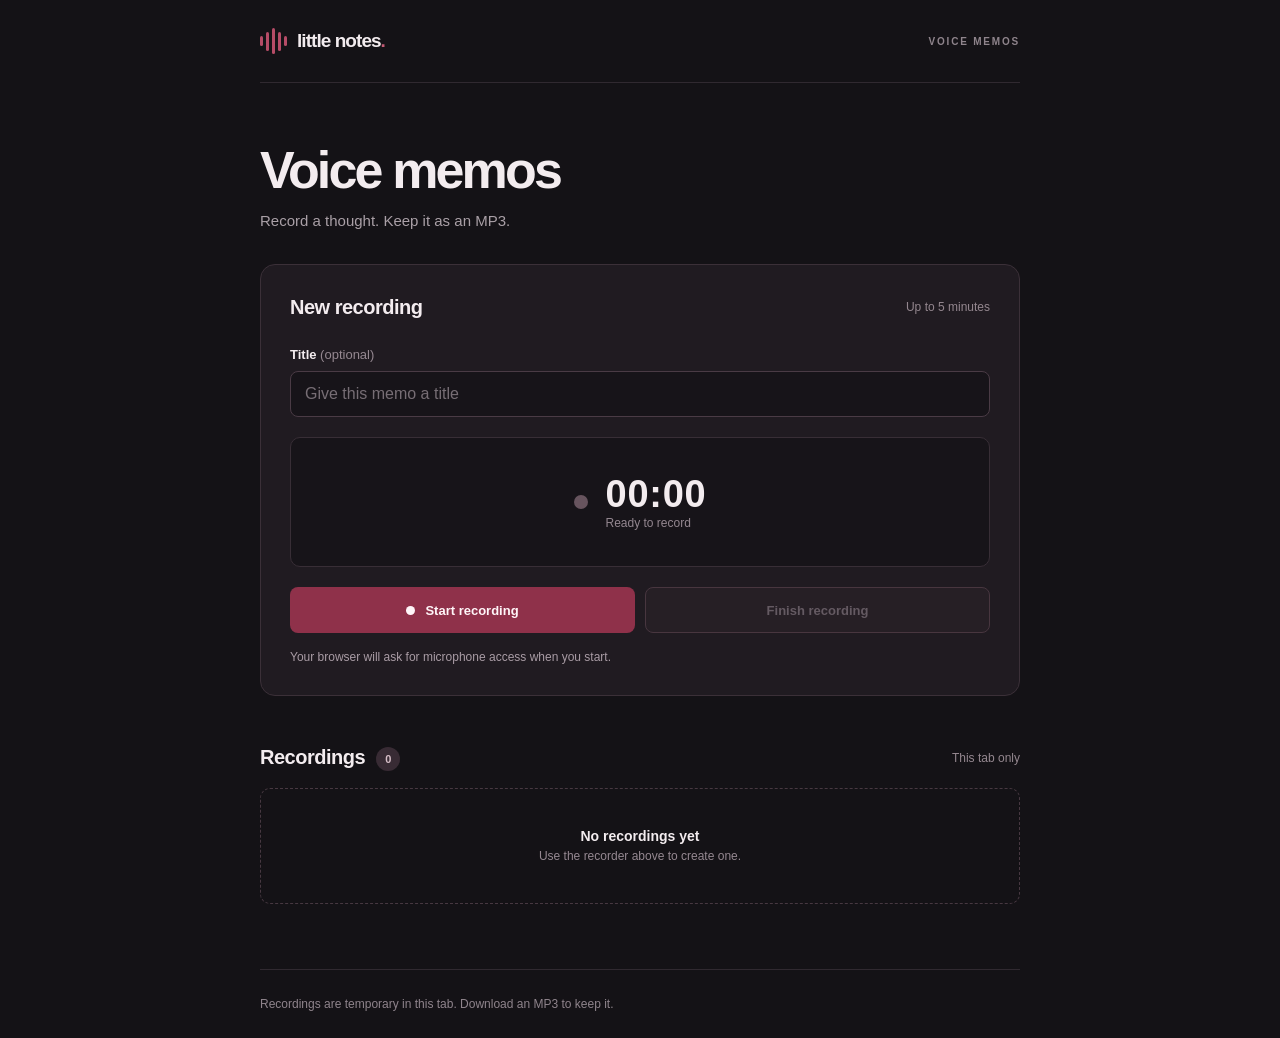
==== index.html @ 1403d0df "Initial voice memo website" ====
<!doctype html>
<html lang="en">
  <head>
    <meta charset="UTF-8" />
    <meta name="viewport" content="width=device-width, initial-scale=1.0" />
    <meta name="theme-color" content="#141216" />
    <meta name="description" content="A simple space to record and revisit voice memos." />
    <title>Little Notes — Voice Memos</title>
    <link rel="icon" type="image/svg+xml" href="./favicon.svg" />
    <link rel="stylesheet" href="./styles.css?v=dark-1" />
    <script src="./mp3-converter.js" defer></script>
    <script src="./app.js" defer></script>
  </head>
  <body>
    <div class="site-shell">
      <header class="site-header">
        <a class="brand" href="./" aria-label="Little Notes home">
          <span class="brand-mark" aria-hidden="true">
            <span></span><span></span><span></span><span></span><span></span>
          </span>
          <span>little notes<span class="brand-period">.</span></span>
        </a>
        <span class="header-label">VOICE MEMOS</span>
      </header>

      <main>
        <section class="intro" aria-labelledby="page-title">
          <h1 id="page-title">Voice memos</h1>
          <p class="intro-copy">Record a thought. Keep it as an MP3.</p>
        </section>

        <section class="recorder-card" aria-labelledby="recorder-title">
          <div class="card-heading">
            <h2 id="recorder-title">New recording</h2>
            <span class="limit-label">Up to 5 minutes</span>
          </div>

          <label class="field-label" for="memo-title">Title <span>(optional)</span></label>
          <input id="memo-title" class="title-input" type="text" maxlength="80" placeholder="Give this memo a title" autocomplete="off" />

          <div id="recording-display" class="recording-display" aria-label="Recording timer">
            <span class="recording-indicator" aria-hidden="true"></span>
            <div class="recording-time">
              <span id="timer" class="timer">00:00</span>
              <span id="recording-caption" class="recording-caption">Ready to record</span>
            </div>
          </div>

          <div class="recording-actions">
            <button id="record-button" class="button button-primary" type="button">
              <span class="record-dot" aria-hidden="true"></span> Start recording
            </button>
            <button id="stop-button" class="button button-secondary" type="button" disabled>
              Finish recording
            </button>
          </div>
          <p id="status" class="status" role="status" aria-live="polite">
            Your browser will ask for microphone access when you start.
          </p>
        </section>

        <section class="memos-section" aria-labelledby="memos-title">
          <div class="memos-heading">
            <h2 id="memos-title">Recordings <span id="memo-count" class="memo-count">0</span></h2>
            <span class="session-badge">This tab only</span>
          </div>
          <div id="memo-list" class="memo-list" aria-live="polite"></div>
        </section>
      </main>

      <footer class="site-footer">
        <p>Recordings are temporary in this tab. Download an MP3 to keep it.</p>
      </footer>
    </div>
  </body>
</html>
---- styles.css ----
:root {
  color-scheme: dark;
  font-family: "Segoe UI", Arial, sans-serif;
  color: #f3ecef;
  background: #141216;
  font-synthesis: none;
}

* { box-sizing: border-box; }

body { min-height: 100vh; margin: 0; }

button, input { font: inherit; }

button { cursor: pointer; }

button:disabled { cursor: not-allowed; }

button:focus-visible, a:focus-visible, input:focus-visible {
  outline: 2px solid #d78198;
  outline-offset: 3px;
}

.site-shell { width: min(100%, 820px); margin: 0 auto; padding: 0 30px; }

.site-header {
  min-height: 83px;
  display: flex;
  align-items: center;
  justify-content: space-between;
  border-bottom: 1px solid #302930;
}

.brand {
  display: inline-flex;
  align-items: center;
  gap: 10px;
  color: #f3ecef;
  text-decoration: none;
  font-size: 19px;
  font-weight: 700;
  letter-spacing: -.05em;
}

.brand-period { color: #c25a74; }

.brand-mark {
  width: 27px;
  height: 27px;
  display: flex;
  align-items: center;
  justify-content: center;
  gap: 3px;
}

.brand-mark span { width: 3px; height: 10px; border-radius: 3px; background: #b64c67; }
.brand-mark span:nth-child(2), .brand-mark span:nth-child(4) { height: 19px; }
.brand-mark span:nth-child(3) { height: 26px; }
.header-label { color: #8f848c; font-size: 10px; font-weight: 700; letter-spacing: .18em; }

.intro { padding: 59px 0 31px; }
h1, h2, h3, p { margin-top: 0; }
h1 { margin-bottom: 10px; font-size: clamp(36px, 6vw, 52px); line-height: 1.1; letter-spacing: -.055em; }
.intro-copy { margin-bottom: 0; color: #aaa0a7; font-size: 15px; line-height: 1.6; }

.recorder-card {
  padding: 29px;
  border: 1px solid #3b3038;
  border-radius: 15px;
  background: #201b21;
}

.card-heading, .memos-heading { display: flex; align-items: center; justify-content: space-between; gap: 16px; }
h2 { margin-bottom: 0; font-size: 20px; line-height: 1.3; letter-spacing: -.025em; }
.limit-label, .session-badge { color: #94878f; font-size: 12px; white-space: nowrap; }
.field-label { display: block; margin: 27px 0 9px; font-size: 13px; font-weight: 600; }
.field-label span { color: #958891; font-weight: 400; }
.title-input {
  width: 100%;
  min-height: 46px;
  padding: 10px 14px;
  border: 1px solid #4a3b45;
  border-radius: 8px;
  outline: none;
  background: #171419;
  color: #f3ecef;
}
.title-input::placeholder { color: #776e75; }
.title-input:focus { border-color: #b64c67; box-shadow: 0 0 0 3px #b64c6725; }

.recording-display {
  min-height: 130px;
  display: flex;
  align-items: center;
  justify-content: center;
  gap: 18px;
  margin: 20px 0;
  border: 1px solid #382e36;
  border-radius: 10px;
  background: #171419;
}
.recording-indicator { width: 14px; height: 14px; flex: none; border-radius: 50%; background: #67545e; }
.is-recording .recording-indicator { background: #c65772; box-shadow: 0 0 0 5px #c6577220; animation: pulse 1s ease-in-out infinite; }
@keyframes pulse { 50% { box-shadow: 0 0 0 11px #c657720a; } }
.recording-time { display: flex; flex-direction: column; gap: 3px; }
.timer { font-size: 38px; line-height: 1; font-weight: 650; font-variant-numeric: tabular-nums; letter-spacing: .02em; }
.recording-caption { color: #948790; font-size: 12px; }
.is-recording .recording-caption { color: #d9839a; }

.recording-actions { display: flex; gap: 10px; }
.button {
  min-height: 46px;
  flex: 1;
  display: inline-flex;
  align-items: center;
  justify-content: center;
  gap: 10px;
  padding: 0 17px;
  border: 1px solid transparent;
  border-radius: 8px;
  font-size: 13px;
  font-weight: 700;
  transition: background .15s ease;
}
.button-primary { background: #8f314a; color: #fff5f8; }
.button-primary:not(:disabled):hover { background: #a13c57; }
.button-primary:disabled { opacity: .55; }
.button-secondary { border-color: #59424d; background: #292128; color: #eee0e5; }
.button-secondary:not(:disabled):hover { background: #352730; }
.button-secondary:disabled { color: #82757e; opacity: .7; }
.record-dot { width: 9px; height: 9px; border-radius: 50%; background: currentColor; }
.status { min-height: 18px; margin: 15px 0 0; color: #a99ca5; font-size: 12px; line-height: 1.5; }
.status-error { color: #e29aaa; }

.memos-section { padding: 48px 0 65px; }
.memos-heading { margin-bottom: 17px; }
.memo-count {
  display: inline-grid;
  min-width: 24px;
  height: 24px;
  place-items: center;
  vertical-align: middle;
  margin-left: 6px;
  border-radius: 50%;
  background: #382b34;
  color: #d5bdc6;
  font-size: 11px;
  font-weight: 700;
}
.memo-list { display: grid; gap: 11px; }
.empty-state {
  min-height: 116px;
  display: grid;
  align-content: center;
  justify-items: center;
  padding: 22px;
  border: 1px dashed #473841;
  border-radius: 10px;
  text-align: center;
}
.empty-state strong { font-size: 14px; font-weight: 600; }
.empty-state p { margin: 5px 0 0; color: #958891; font-size: 12px; }
.memo-item {
  display: grid;
  grid-template-columns: minmax(0, 1fr) auto;
  gap: 15px;
  align-items: center;
  padding: 18px;
  border: 1px solid #3b3038;
  border-radius: 10px;
  background: #201b21;
}
.memo-info { min-width: 0; }
.memo-info h3 { overflow: hidden; text-overflow: ellipsis; white-space: nowrap; margin: 0 0 5px; font-size: 14px; }
.memo-info p { margin: 0; color: #9a8d96; font-size: 11px; }
.memo-item audio { display: block; width: min(100%, 420px); height: 38px; margin-top: 13px; color-scheme: dark; }
.memo-actions { display: flex; gap: 8px; }
.text-button { padding: 8px 10px; border: 1px solid #59434e; border-radius: 7px; background: transparent; color: #eee0e5; font-size: 11px; font-weight: 700; }
.text-button:hover { background: #382831; }
.text-button-danger:hover { border-color: #965268; color: #e8a3b4; }

.site-footer { padding: 25px 0; border-top: 1px solid #302930; color: #8f848c; font-size: 12px; line-height: 1.5; }
.site-footer p { margin: 0; }

@media (max-width: 600px) {
  .site-shell { padding: 0 20px; }
  .site-header { min-height: 72px; }
  .intro { padding: 44px 0 26px; }
  .recorder-card { padding: 22px; }
  .recording-actions { flex-direction: column; }
  .button { width: 100%; flex: none; }
  .memos-section { padding: 42px 0 55px; }
  .memo-item { grid-template-columns: 1fr; }
}

@media (prefers-reduced-motion: reduce) {
  *, *::before, *::after { animation-duration: .01ms !important; transition-duration: .01ms !important; }
}
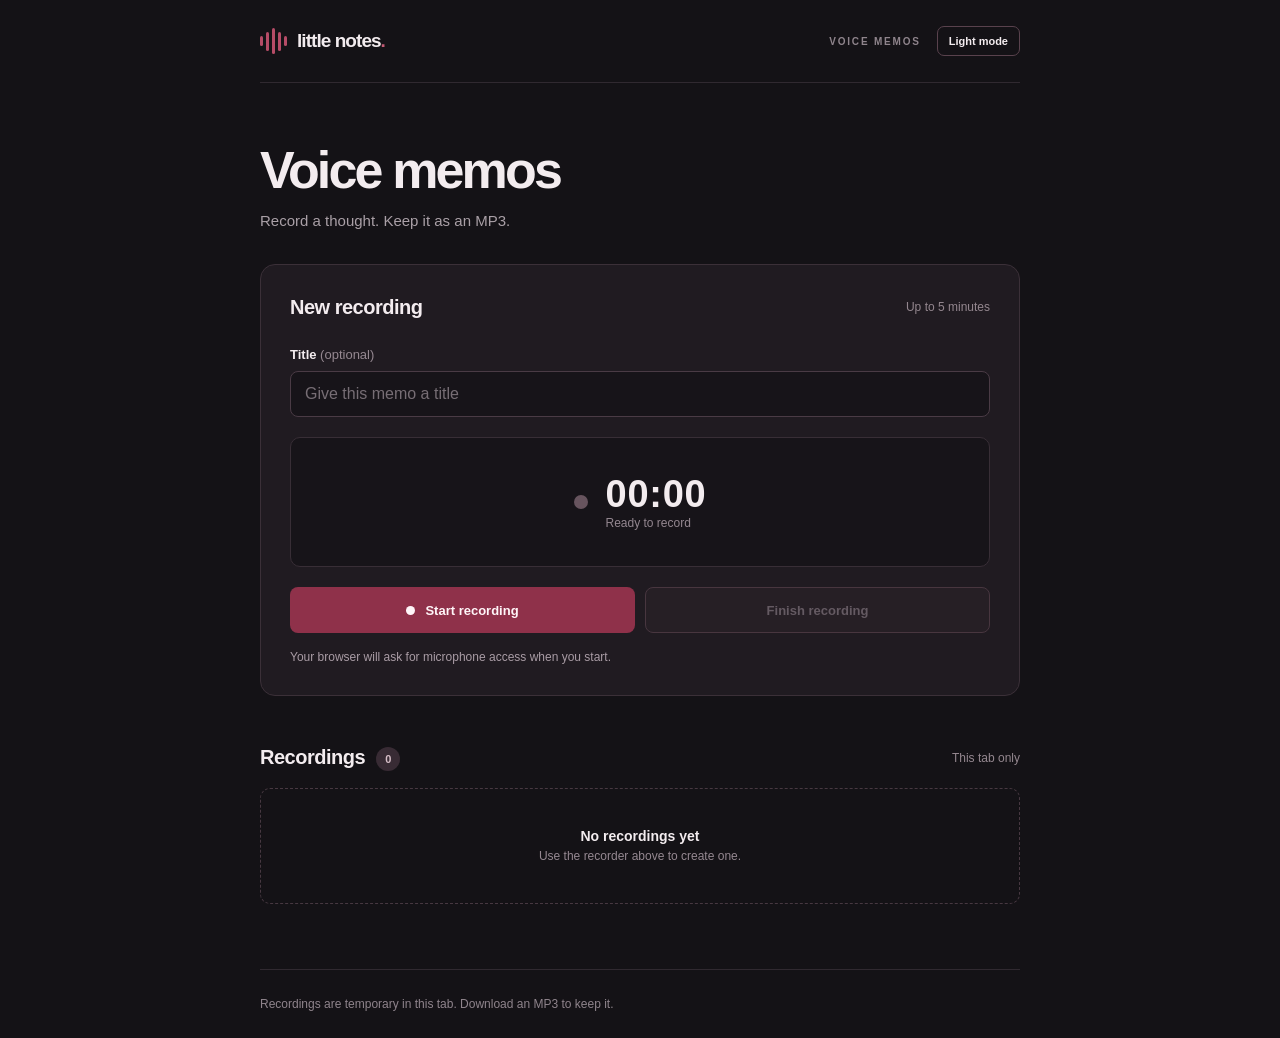
==== commit d64403bd: "Add theme toggle and code comments" ====
--- a/index.html
+++ b/index.html
@@ -1,17 +1,19 @@
 <!doctype html>
 <html lang="en">
   <head>
+    <!-- Page title, mobile settings, styles, and scripts. -->
     <meta charset="UTF-8" />
     <meta name="viewport" content="width=device-width, initial-scale=1.0" />
     <meta name="theme-color" content="#141216" />
     <meta name="description" content="A simple space to record and revisit voice memos." />
     <title>Little Notes — Voice Memos</title>
     <link rel="icon" type="image/svg+xml" href="./favicon.svg" />
-    <link rel="stylesheet" href="./styles.css?v=dark-1" />
+    <link rel="stylesheet" href="./styles.css?v=theme-toggle-1" />
     <script src="./mp3-converter.js" defer></script>
     <script src="./app.js" defer></script>
   </head>
   <body>
+    <!-- The header holds the site name and saved light/dark mode control. -->
     <div class="site-shell">
       <header class="site-header">
         <a class="brand" href="./" aria-label="Little Notes home">
@@ -20,9 +22,13 @@
           </span>
           <span>little notes<span class="brand-period">.</span></span>
         </a>
-        <span class="header-label">VOICE MEMOS</span>
+        <div class="header-tools">
+          <span class="header-label">VOICE MEMOS</span>
+          <button id="theme-toggle" class="theme-toggle" type="button" aria-label="Switch to light mode" aria-pressed="false">Light mode</button>
+        </div>
       </header>
 
+      <!-- Main content: recorder first, followed by recordings from this tab. -->
       <main>
         <section class="intro" aria-labelledby="page-title">
           <h1 id="page-title">Voice memos</h1>
@@ -68,6 +74,7 @@
         </section>
       </main>
 
+      <!-- Reminds visitors that recordings are temporary unless downloaded. -->
       <footer class="site-footer">
         <p>Recordings are temporary in this tab. Download an MP3 to keep it.</p>
       </footer>
--- a/styles.css
+++ b/styles.css
@@ -1,4 +1,5 @@
 :root {
+  /* Default palette and text settings for dark mode. */
   color-scheme: dark;
   font-family: "Segoe UI", Arial, sans-serif;
   color: #f3ecef;
@@ -6,6 +7,51 @@
   font-synthesis: none;
 }
 
+/* Light mode overrides the dark colors while keeping the same layout. */
+:root[data-theme="light"] {
+  /* The app sets data-theme on the page when light mode is selected. */
+  color-scheme: light;
+  color: #29232a;
+  background: #f7f3f5;
+}
+
+/* Adjust text, surfaces, borders, and native audio controls for light mode. */
+:root[data-theme="light"] body { color: #29232a; }
+:root[data-theme="light"] .site-header,
+:root[data-theme="light"] .site-footer { border-color: #e4dce1; }
+:root[data-theme="light"] .brand { color: #29232a; }
+:root[data-theme="light"] .header-label,
+:root[data-theme="light"] .site-footer { color: #766b73; }
+:root[data-theme="light"] .intro-copy { color: #70656e; }
+:root[data-theme="light"] .recorder-card,
+:root[data-theme="light"] .memo-item { border-color: #e4d9df; background: #fff; }
+:root[data-theme="light"] .limit-label,
+:root[data-theme="light"] .session-badge,
+:root[data-theme="light"] .field-label span,
+:root[data-theme="light"] .recording-caption,
+:root[data-theme="light"] .status,
+:root[data-theme="light"] .memo-info p,
+:root[data-theme="light"] .empty-state p { color: #766b73; }
+:root[data-theme="light"] .title-input,
+:root[data-theme="light"] .recording-display { border-color: #e4d9df; background: #f8f5f7; color: #29232a; }
+:root[data-theme="light"] .title-input::placeholder { color: #968a92; }
+:root[data-theme="light"] .button-secondary { border-color: #d9cbd3; background: #f0e9ed; color: #392e35; }
+:root[data-theme="light"] .button-secondary:not(:disabled):hover { background: #e8dde3; }
+:root[data-theme="light"] .button-secondary:disabled { color: #8e838a; }
+:root[data-theme="light"] .memo-count { background: #eee3e9; color: #6b4656; }
+:root[data-theme="light"] .empty-state { border-color: #d9cbd3; }
+:root[data-theme="light"] .text-button { border-color: #d9cbd3; color: #392e35; }
+:root[data-theme="light"] .text-button:hover { background: #f2e8ed; }
+:root[data-theme="light"] .memo-item audio { color-scheme: light; }
+
+.header-tools { display: flex; align-items: center; gap: 16px; }
+/* Keep the theme button compact so it fits beside the site label. */
+.theme-toggle { padding: 8px 11px; border: 1px solid #59424d; border-radius: 7px; background: transparent; color: inherit; font-size: 11px; font-weight: 700; }
+.theme-toggle:hover { background: #352730; }
+:root[data-theme="light"] .theme-toggle { border-color: #d9cbd3; }
+:root[data-theme="light"] .theme-toggle:hover { background: #f0e9ed; }
+
+/* Shared defaults keep element sizes predictable across the page. */
 * { box-sizing: border-box; }
 
 body { min-height: 100vh; margin: 0; }
@@ -21,6 +67,7 @@
   outline-offset: 3px;
 }
 
+/* Center the site content and arrange the top navigation. */
 .site-shell { width: min(100%, 820px); margin: 0 auto; padding: 0 30px; }
 
 .site-header {
@@ -58,11 +105,13 @@
 .brand-mark span:nth-child(3) { height: 26px; }
 .header-label { color: #8f848c; font-size: 10px; font-weight: 700; letter-spacing: .18em; }
 
+/* Page introduction and shared heading spacing. */
 .intro { padding: 59px 0 31px; }
 h1, h2, h3, p { margin-top: 0; }
 h1 { margin-bottom: 10px; font-size: clamp(36px, 6vw, 52px); line-height: 1.1; letter-spacing: -.055em; }
 .intro-copy { margin-bottom: 0; color: #aaa0a7; font-size: 15px; line-height: 1.6; }
 
+/* Recorder panel, title field, and timer display. */
 .recorder-card {
   padding: 29px;
   border: 1px solid #3b3038;
@@ -107,6 +156,7 @@
 .recording-caption { color: #948790; font-size: 12px; }
 .is-recording .recording-caption { color: #d9839a; }
 
+/* Recording buttons and messages shown during recording. */
 .recording-actions { display: flex; gap: 10px; }
 .button {
   min-height: 46px;
@@ -132,6 +182,7 @@
 .status { min-height: 18px; margin: 15px 0 0; color: #a99ca5; font-size: 12px; line-height: 1.5; }
 .status-error { color: #e29aaa; }
 
+/* Recordings list, empty message, players, and item actions. */
 .memos-section { padding: 48px 0 65px; }
 .memos-heading { margin-bottom: 17px; }
 .memo-count {
@@ -179,9 +230,11 @@
 .text-button:hover { background: #382831; }
 .text-button-danger:hover { border-color: #965268; color: #e8a3b4; }
 
+/* Small note at the bottom of the page. */
 .site-footer { padding: 25px 0; border-top: 1px solid #302930; color: #8f848c; font-size: 12px; line-height: 1.5; }
 .site-footer p { margin: 0; }
 
+/* On narrow screens, reduce spacing and stack controls for easier tapping. */
 @media (max-width: 600px) {
   .site-shell { padding: 0 20px; }
   .site-header { min-height: 72px; }
@@ -193,6 +246,7 @@
   .memo-item { grid-template-columns: 1fr; }
 }
 
+/* Respect system settings that ask the page to reduce animation. */
 @media (prefers-reduced-motion: reduce) {
   *, *::before, *::after { animation-duration: .01ms !important; transition-duration: .01ms !important; }
 }
